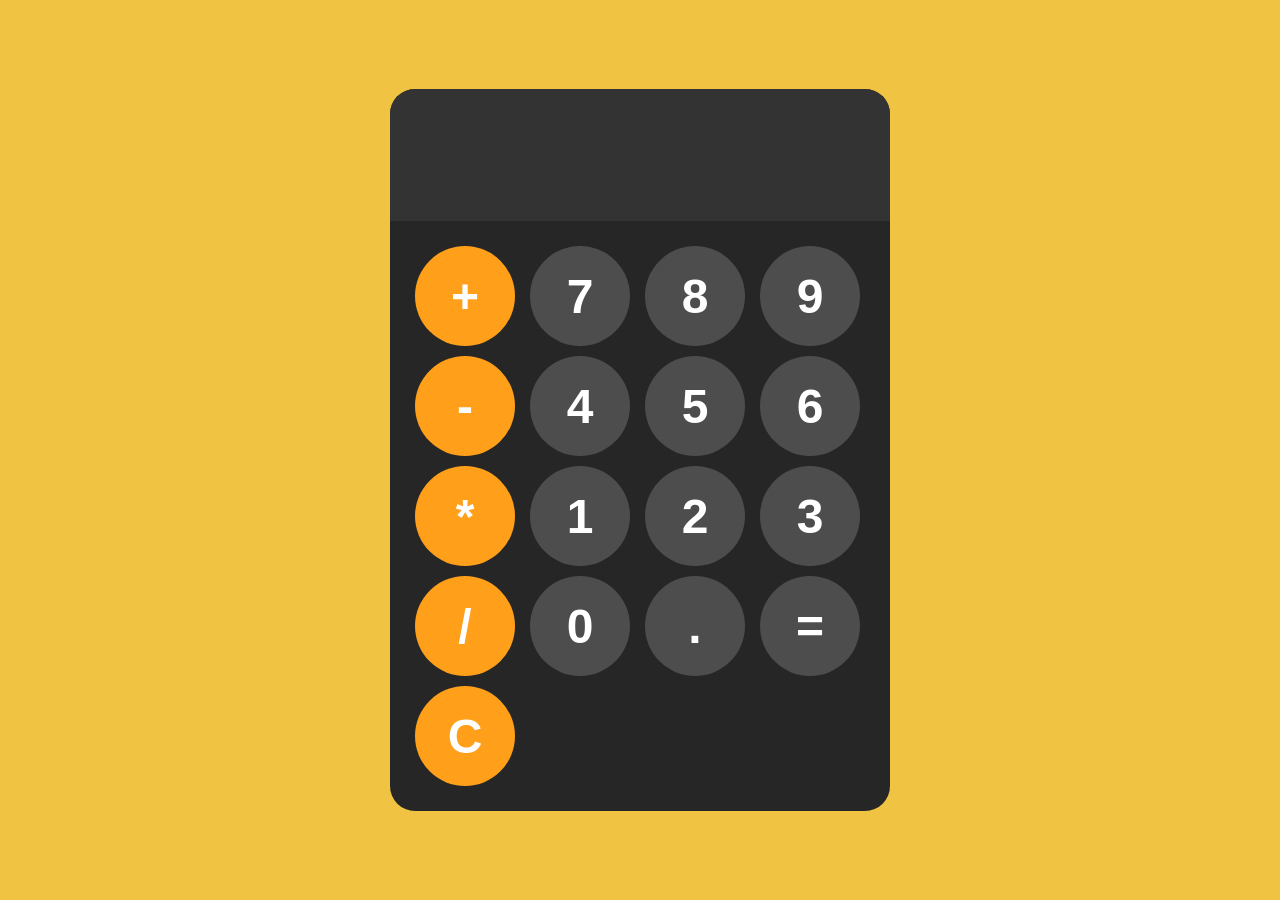
==== index.html @ c79d2b32 "Rename calculator.html to index.html" ====
<!DOCTYPE html>
<html lang="en">
<head>
    <meta charset="UTF-8">
    <meta name="viewport" content="width=device-width, initial-scale=1.0">
    <link rel="stylesheet" href="calculator.css">
    <title>Calculator</title>
</head>
<body>
    <div id="calculator">
        <input id="display" readonly>
        <div id="keys">
            <button class="operator-btn" onclick="appendToDisplay('+')">+</button>
            <button onclick="appendToDisplay('7')">7</button>
            <button onclick="appendToDisplay('8')">8</button>
            <button onclick="appendToDisplay('9')">9</button>
            <button class="operator-btn" onclick="appendToDisplay('-')">-</button>
            <button onclick="appendToDisplay('4')">4</button>
            <button onclick="appendToDisplay('5')">5</button>
            <button onclick="appendToDisplay('6')">6</button>
            <button class="operator-btn" onclick="appendToDisplay('*')">*</button>
            <button onclick="appendToDisplay('1')">1</button>
            <button onclick="appendToDisplay('2')">2</button>
            <button onclick="appendToDisplay('3')">3</button>
            <button class="operator-btn" onclick="appendToDisplay('/')">/</button>
            <button onclick="appendToDisplay('0')">0</button>
            <button onclick="appendToDisplay('.')">.</button>
            <button onclick="calculate()">=</button>
            <button class="operator-btn" onclick="clearDisplay()">C</button>
        </div>
    </div>
    <script src="calculator.js"></script>
</body>
</html>
---- calculator.css ----
body{
    margin: 0;
    display: flex;
    justify-content: center;
    align-items: center;
    height: 100vh;
    background-color: hsl(45, 85%, 60%);
}
#calculator{
    font-family: arial,sans-serif;
    background-color: hsl(0, 0%, 15%);
    border-radius: 25px;
    max-width: 500px;
    overflow: hidden;
}
#display{
    width: 100%;
    padding: 20px;
    font-size: 5rem;
    color: hsl(0, 0%, 100%);
    text-align: left;
    border: none;
    background-color: hsl(0, 0%, 20%);
}
#keys{
    display: grid;
    grid-template-columns: repeat(4 , 1fr);
    gap: 10px;
    padding: 25px;
}
button{
    width: 100px;
    height: 100px;
    border-radius: 50px;
    border: none;
    background-color: hsl(0, 0%, 30%);
    color: hsl(0, 0%, 100%);
    font-size: 3rem;
    font-weight: bold;
    cursor: pointer;
}
button:hover{
    background-color: hsl(0, 0%, 40%);
}
button:active{
    background-color: hsl(0, 0%, 50%);
}
.operator-btn{
    background-color: hsl(35, 100%, 55%);
}
.operator-btn:hover{
    background-color: hsl(35, 100%, 65%);
}
.operator-btn:active{
    background-color: hsl(35, 100%, 75%);
}
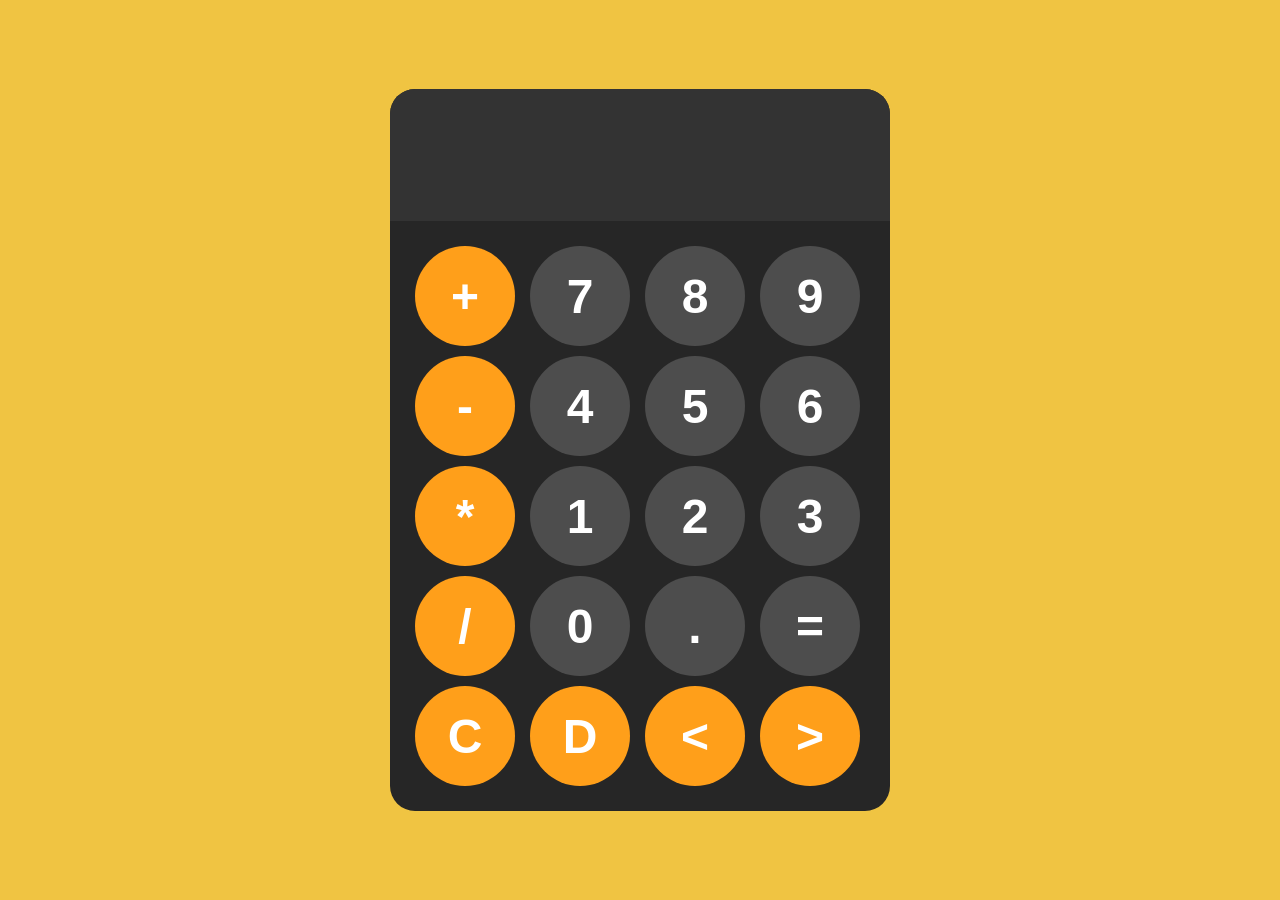
==== commit 53dea8be: "Update index.html" ====
--- a/index.html
+++ b/index.html
@@ -8,7 +8,7 @@
 </head>
 <body>
     <div id="calculator">
-        <input id="display" readonly>
+        <input id="display">
         <div id="keys">
             <button class="operator-btn" onclick="appendToDisplay('+')">+</button>
             <button onclick="appendToDisplay('7')">7</button>
@@ -27,6 +27,9 @@
             <button onclick="appendToDisplay('.')">.</button>
             <button onclick="calculate()">=</button>
             <button class="operator-btn" onclick="clearDisplay()">C</button>
+            <button class="operator-btn" onclick="deletepre()">D</button>
+            <button class="operator-btn" onclick="backward()"><</button>
+            <button class="operator-btn" onclick="forward()">></button>
         </div>
     </div>
     <script src="calculator.js"></script>
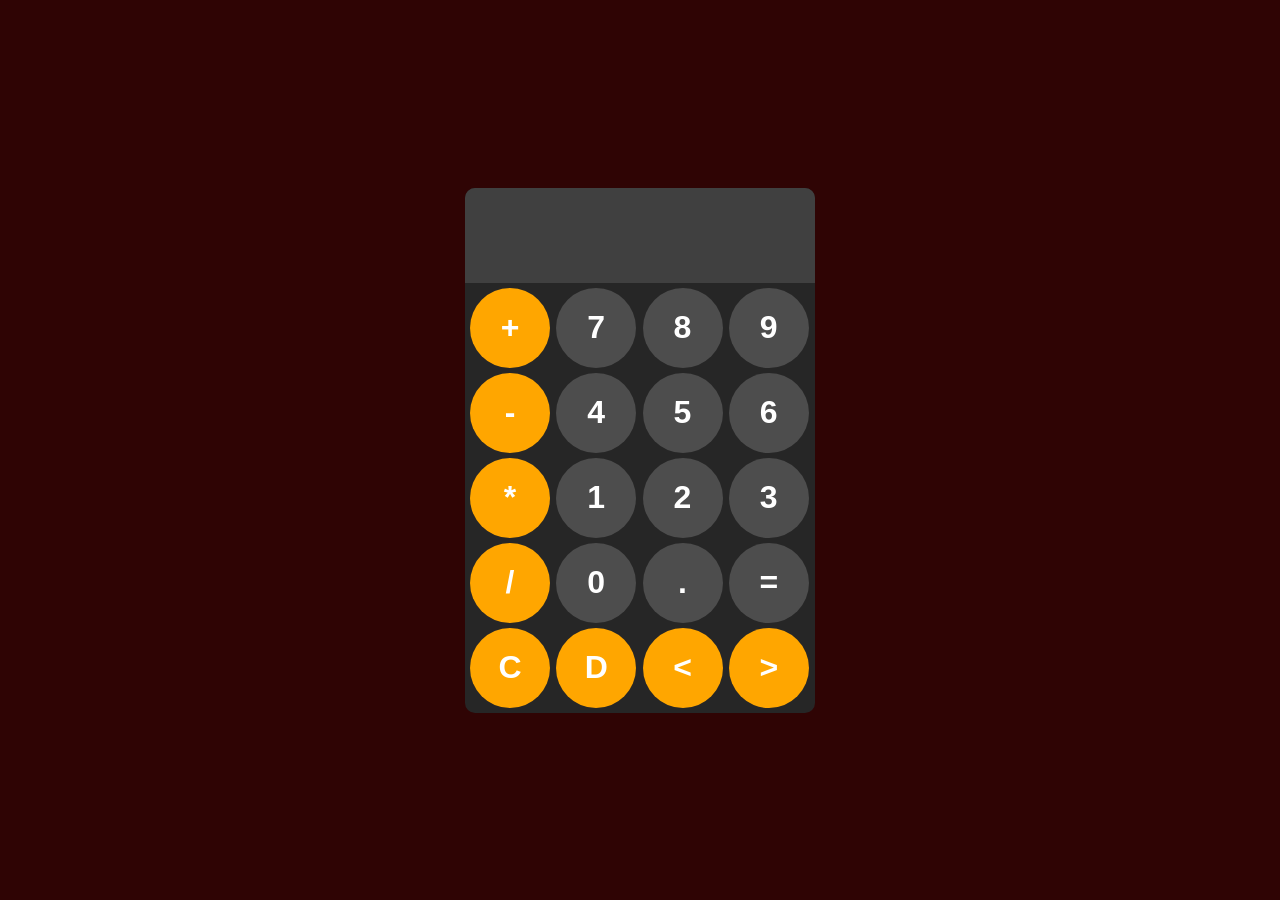
==== commit 591dae56: "Add files via upload" ====
--- a/index.html
+++ b/index.html
@@ -34,4 +34,4 @@
     </div>
     <script src="calculator.js"></script>
 </body>
-</html>
+</html>
--- a/calculator.css
+++ b/calculator.css
@@ -1,56 +1,69 @@
-body{
+* {
+    box-sizing: border-box;
+}
+
+body {
     margin: 0;
     display: flex;
     justify-content: center;
     align-items: center;
     height: 100vh;
-    background-color: hsl(45, 85%, 60%);
+    background-color: hsl(0, 85%, 10%);
 }
-#calculator{
-    font-family: arial,sans-serif;
+
+#calculator {
+    font-family: Arial, sans-serif;
     background-color: hsl(0, 0%, 15%);
-    border-radius: 25px;
-    max-width: 500px;
+    border-radius: 10px;
+    max-width: 350px;
     overflow: hidden;
 }
-#display{
+
+#display {
     width: 100%;
     padding: 20px;
-    font-size: 5rem;
+    font-size: 3rem;
+    border: none;
+    text-align: left;
+    background-color: hsl(0, 0%, 25%);
     color: hsl(0, 0%, 100%);
-    text-align: left;
-    border: none;
-    background-color: hsl(0, 0%, 20%);
 }
-#keys{
+
+#keys {
     display: grid;
-    grid-template-columns: repeat(4 , 1fr);
-    gap: 10px;
-    padding: 25px;
+    grid-template-columns: repeat(4,1fr);
+    gap: 5px;
+    padding: 5px;
 }
-button{
-    width: 100px;
-    height: 100px;
-    border-radius: 50px;
+
+button {
+    width: 80px;
+    height: 80px;
+    border-radius: 40px;
     border: none;
     background-color: hsl(0, 0%, 30%);
     color: hsl(0, 0%, 100%);
-    font-size: 3rem;
+    font-size: 2rem;
     font-weight: bold;
     cursor: pointer;
 }
-button:hover{
+
+button:hover {
     background-color: hsl(0, 0%, 40%);
 }
-button:active{
+
+button:active {
     background-color: hsl(0, 0%, 50%);
 }
-.operator-btn{
-    background-color: hsl(35, 100%, 55%);
+
+.operator-btn {
+    background-color: hsl(39, 100%, 50%);
 }
-.operator-btn:hover{
-    background-color: hsl(35, 100%, 65%);
+
+.operator-btn:hover {
+    background-color: hsl(39, 100%, 60%);
 }
-.operator-btn:active{
-    background-color: hsl(35, 100%, 75%);
+
+.operator-btn:active {
+    background-color: hsl(39, 100%, 70%);
 }
